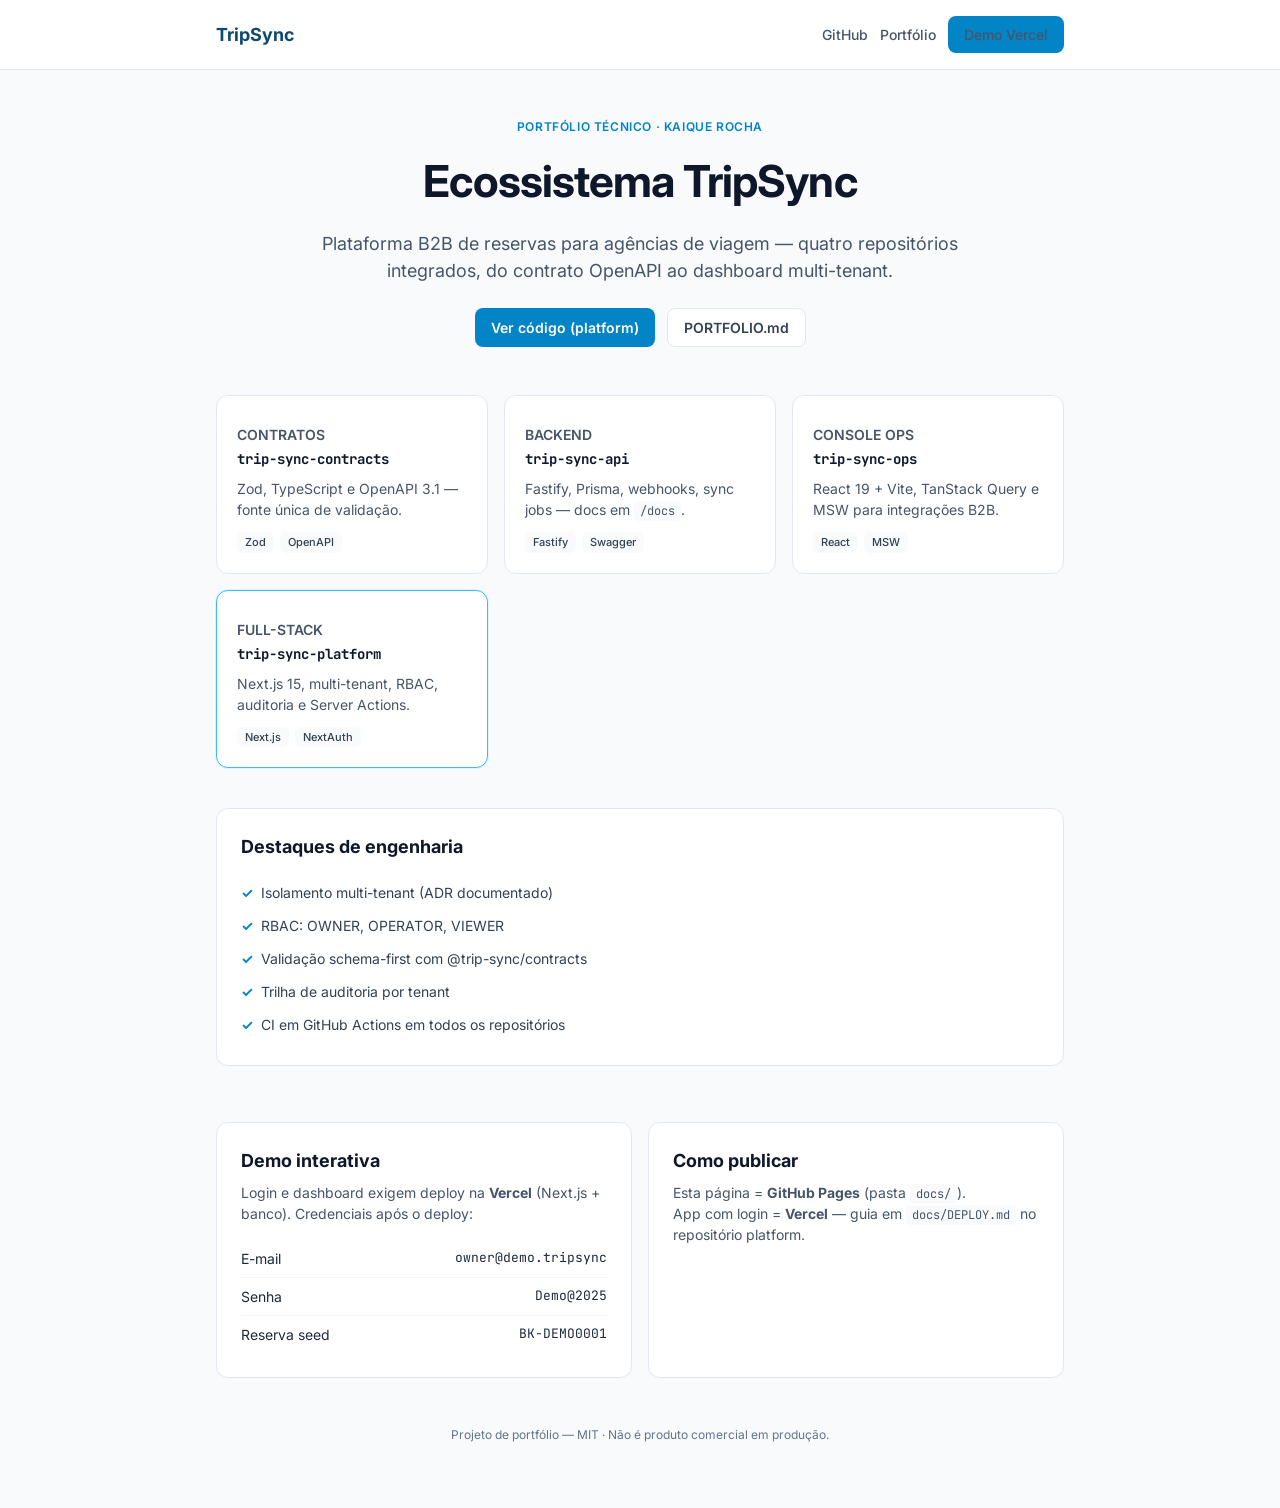
==== trip-sync-platform/index.html @ 19eb74f7 "feat: preview TripSync em /trip-sync-platform/" ====
<!DOCTYPE html>
<html lang="pt-BR">
<head>
  <meta charset="UTF-8" />
  <meta name="viewport" content="width=device-width, initial-scale=1.0" />
  <meta name="description" content="TripSync — ecossistema de portfólio B2B para reservas e integrações travel. Kaique Rocha." />
  <title>TripSync · Portfólio</title>
  <link rel="preconnect" href="https://fonts.googleapis.com" />
  <link rel="preconnect" href="https://fonts.gstatic.com" crossorigin />
  <link href="https://fonts.googleapis.com/css2?family=Inter:wght@400;500;600;700&family=JetBrains+Mono:wght@500&display=swap" rel="stylesheet" />
  <style>
    :root {
      --brand-600: #0284c7;
      --brand-700: #0369a1;
      --brand-900: #0c4a6e;
      --slate-50: #f8fafc;
      --slate-200: #e2e8f0;
      --slate-500: #64748b;
      --slate-600: #475569;
      --slate-700: #334155;
      --slate-800: #1e293b;
      --slate-900: #0f172a;
    }
    * { box-sizing: border-box; margin: 0; padding: 0; }
    body {
      font-family: Inter, system-ui, sans-serif;
      background: var(--slate-50);
      color: var(--slate-800);
      line-height: 1.5;
    }
    .header {
      border-bottom: 1px solid var(--slate-200);
      background: #fff;
      position: sticky;
      top: 0;
      z-index: 10;
    }
    .header-inner {
      max-width: 56rem;
      margin: 0 auto;
      padding: 1rem 1.5rem;
      display: flex;
      align-items: center;
      justify-content: space-between;
      gap: 1rem;
    }
    .logo { font-weight: 700; color: var(--brand-900); font-size: 1.125rem; }
    .nav { display: flex; gap: 0.75rem; flex-wrap: wrap; align-items: center; }
    .nav a {
      font-size: 0.875rem;
      font-weight: 500;
      color: var(--slate-600);
      text-decoration: none;
    }
    .nav a:hover { color: var(--brand-700); }
    .btn {
      display: inline-flex;
      align-items: center;
      justify-content: center;
      padding: 0.5rem 1rem;
      border-radius: 0.5rem;
      font-size: 0.875rem;
      font-weight: 600;
      text-decoration: none;
      border: none;
      cursor: pointer;
    }
    .btn-primary { background: var(--brand-600); color: #fff; }
    .btn-primary:hover { background: var(--brand-700); }
    .btn-outline {
      background: #fff;
      color: var(--slate-700);
      border: 1px solid var(--slate-200);
    }
    .btn-outline:hover { background: var(--slate-50); }
    main { max-width: 56rem; margin: 0 auto; padding: 3rem 1.5rem 4rem; }
    .hero { text-align: center; }
    .eyebrow {
      font-size: 0.75rem;
      font-weight: 600;
      letter-spacing: 0.05em;
      text-transform: uppercase;
      color: var(--brand-600);
    }
    h1 {
      margin-top: 0.75rem;
      font-size: clamp(2rem, 5vw, 2.75rem);
      font-weight: 700;
      color: var(--slate-900);
      letter-spacing: -0.02em;
    }
    .lead {
      margin: 1rem auto 0;
      max-width: 40rem;
      font-size: 1.125rem;
      color: var(--slate-600);
    }
    .cta-row {
      margin-top: 1.5rem;
      display: flex;
      flex-wrap: wrap;
      gap: 0.75rem;
      justify-content: center;
    }
    .grid {
      margin-top: 3rem;
      display: grid;
      gap: 1rem;
      grid-template-columns: repeat(auto-fit, minmax(16rem, 1fr));
    }
    .card {
      background: #fff;
      border: 1px solid var(--slate-200);
      border-radius: 0.75rem;
      padding: 1.25rem;
      text-decoration: none;
      color: inherit;
      transition: border-color 0.15s, box-shadow 0.15s;
    }
    .card:hover {
      border-color: #7dd3fc;
      box-shadow: 0 4px 12px rgb(2 132 199 / 0.08);
    }
    .card.highlight {
      border-color: #38bdf8;
      box-shadow: 0 0 0 1px #e0f2fe;
    }
    .card-role {
      font-size: 0.6875rem;
      font-weight: 600;
      text-transform: uppercase;
      color: var(--brand-600);
    }
    .card h2 {
      margin-top: 0.25rem;
      font-family: "JetBrains Mono", monospace;
      font-size: 0.875rem;
      color: var(--slate-900);
    }
    .card p { margin-top: 0.5rem; font-size: 0.875rem; color: var(--slate-600); }
    .tags { margin-top: 0.75rem; display: flex; flex-wrap: wrap; gap: 0.375rem; }
    .tag {
      font-size: 0.6875rem;
      font-weight: 500;
      padding: 0.125rem 0.5rem;
      border-radius: 0.375rem;
      background: var(--slate-50);
      color: var(--slate-700);
    }
    .section {
      margin-top: 2.5rem;
      background: #fff;
      border: 1px solid var(--slate-200);
      border-radius: 0.75rem;
      padding: 1.5rem;
    }
    .section h2 { font-size: 1.125rem; color: var(--slate-900); }
    .section ul { margin-top: 1rem; list-style: none; }
    .section li {
      display: flex;
      gap: 0.5rem;
      font-size: 0.875rem;
      color: var(--slate-700);
      padding: 0.375rem 0;
    }
    .check { color: var(--brand-600); font-weight: 700; }
    .two-col {
      margin-top: 1rem;
      display: grid;
      gap: 1rem;
      grid-template-columns: repeat(auto-fit, minmax(14rem, 1fr));
    }
    .demo-row {
      display: flex;
      justify-content: space-between;
      gap: 1rem;
      font-size: 0.875rem;
      padding: 0.5rem 0;
      border-bottom: 1px solid #f1f5f9;
    }
    .demo-row:last-child { border-bottom: none; }
    .mono { font-family: "JetBrains Mono", monospace; font-size: 0.8125rem; }
    footer {
      margin-top: 3rem;
      text-align: center;
      font-size: 0.75rem;
      color: var(--slate-500);
    }
    code {
      font-family: "JetBrains Mono", monospace;
      font-size: 0.75rem;
      background: var(--slate-50);
      padding: 0.125rem 0.375rem;
      border-radius: 0.25rem;
    }
  </style>
</head>
<body>
  <header class="header">
    <div class="header-inner">
      <span class="logo">TripSync</span>
      <nav class="nav">
        <a href="https://github.com/kaiqueRoc" target="_blank" rel="noopener">GitHub</a>
        <a href="https://kaiqueroc.github.io" target="_blank" rel="noopener">Portfólio</a>
        <a class="btn btn-primary" href="https://github.com/kaiqueRoc/trip-sync-platform#demo-interativa-vercel" target="_blank" rel="noopener">Demo Vercel</a>
      </nav>
    </div>
  </header>

  <main>
    <section class="hero">
      <p class="eyebrow">Portfólio técnico · Kaique Rocha</p>
      <h1>Ecossistema TripSync</h1>
      <p class="lead">
        Plataforma B2B de reservas para agências de viagem — quatro repositórios
        integrados, do contrato OpenAPI ao dashboard multi-tenant.
      </p>
      <div class="cta-row">
        <a class="btn btn-primary" href="https://github.com/kaiqueRoc/trip-sync-platform" target="_blank" rel="noopener">Ver código (platform)</a>
        <a class="btn btn-outline" href="https://github.com/kaiqueRoc/trip-sync-platform/blob/main/docs/PORTFOLIO.md" target="_blank" rel="noopener">PORTFOLIO.md</a>
      </div>
    </section>

    <div class="grid">
      <a class="card" href="https://github.com/kaiqueRoc/trip-sync-contracts" target="_blank" rel="noopener">
        <p class="card-role">Contratos</p>
        <h2>trip-sync-contracts</h2>
        <p>Zod, TypeScript e OpenAPI 3.1 — fonte única de validação.</p>
        <div class="tags"><span class="tag">Zod</span><span class="tag">OpenAPI</span></div>
      </a>
      <a class="card" href="https://github.com/kaiqueRoc/trip-sync-api" target="_blank" rel="noopener">
        <p class="card-role">Backend</p>
        <h2>trip-sync-api</h2>
        <p>Fastify, Prisma, webhooks, sync jobs — docs em <code>/docs</code>.</p>
        <div class="tags"><span class="tag">Fastify</span><span class="tag">Swagger</span></div>
      </a>
      <a class="card" href="https://github.com/kaiqueRoc/trip-sync-ops" target="_blank" rel="noopener">
        <p class="card-role">Console ops</p>
        <h2>trip-sync-ops</h2>
        <p>React 19 + Vite, TanStack Query e MSW para integrações B2B.</p>
        <div class="tags"><span class="tag">React</span><span class="tag">MSW</span></div>
      </a>
      <a class="card highlight" href="https://github.com/kaiqueRoc/trip-sync-platform" target="_blank" rel="noopener">
        <p class="card-role">Full-stack</p>
        <h2>trip-sync-platform</h2>
        <p>Next.js 15, multi-tenant, RBAC, auditoria e Server Actions.</p>
        <div class="tags"><span class="tag">Next.js</span><span class="tag">NextAuth</span></div>
      </a>
    </div>

    <section class="section">
      <h2>Destaques de engenharia</h2>
      <ul>
        <li><span class="check">✓</span> Isolamento multi-tenant (ADR documentado)</li>
        <li><span class="check">✓</span> RBAC: OWNER, OPERATOR, VIEWER</li>
        <li><span class="check">✓</span> Validação schema-first com @trip-sync/contracts</li>
        <li><span class="check">✓</span> Trilha de auditoria por tenant</li>
        <li><span class="check">✓</span> CI em GitHub Actions em todos os repositórios</li>
      </ul>
    </section>

    <div class="two-col">
      <section class="section">
        <h2>Demo interativa</h2>
        <p style="margin-top:0.5rem;font-size:0.875rem;color:var(--slate-600)">
          Login e dashboard exigem deploy na <strong>Vercel</strong> (Next.js + banco).
          Credenciais após o deploy:
        </p>
        <div style="margin-top:1rem">
          <div class="demo-row"><span>E-mail</span><span class="mono">owner@demo.tripsync</span></div>
          <div class="demo-row"><span>Senha</span><span class="mono">Demo@2025</span></div>
          <div class="demo-row"><span>Reserva seed</span><span class="mono">BK-DEMO0001</span></div>
        </div>
      </section>
      <section class="section">
        <h2>Como publicar</h2>
        <p style="margin-top:0.5rem;font-size:0.875rem;color:var(--slate-600)">
          Esta página = <strong>GitHub Pages</strong> (pasta <code>docs/</code>).<br />
          App com login = <strong>Vercel</strong> — guia em
          <code>docs/DEPLOY.md</code> no repositório platform.
        </p>
      </section>
    </div>

    <footer>
      Projeto de portfólio — MIT · Não é produto comercial em produção.
    </footer>
  </main>
</body>
</html>
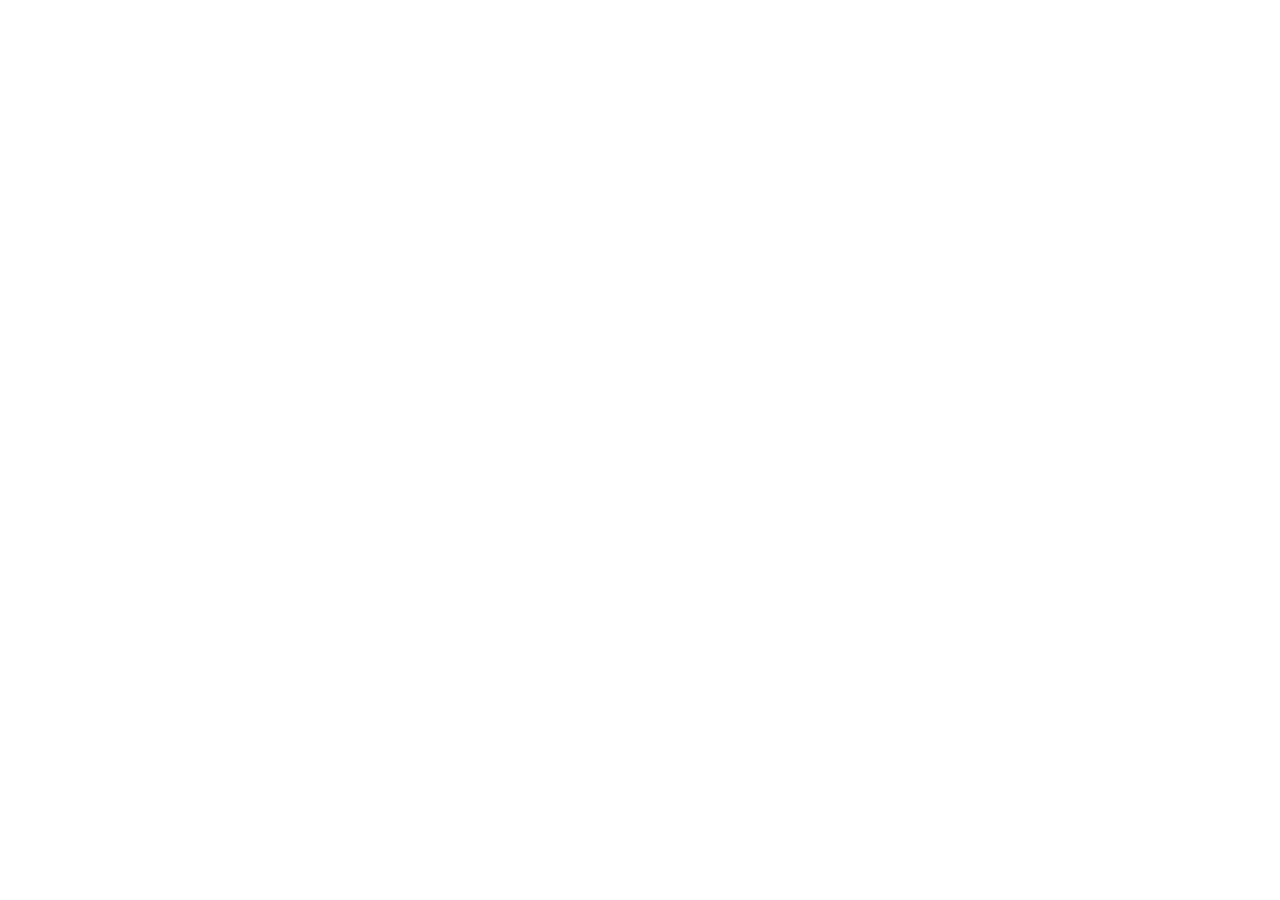
==== commit 2395816a: "Melhora SEO, contato e demo TripSync do portfólio. Adiciona meta tags OG/Twitter, JSON-LD, favicon, " ====
--- a/trip-sync-platform/index.html
+++ b/trip-sync-platform/index.html
@@ -3,288 +3,19 @@
 <head>
   <meta charset="UTF-8" />
   <meta name="viewport" content="width=device-width, initial-scale=1.0" />
-  <meta name="description" content="TripSync — ecossistema de portfólio B2B para reservas e integrações travel. Kaique Rocha." />
-  <title>TripSync · Portfólio</title>
-  <link rel="preconnect" href="https://fonts.googleapis.com" />
-  <link rel="preconnect" href="https://fonts.gstatic.com" crossorigin />
-  <link href="https://fonts.googleapis.com/css2?family=Inter:wght@400;500;600;700&family=JetBrains+Mono:wght@500&display=swap" rel="stylesheet" />
-  <style>
-    :root {
-      --brand-600: #0284c7;
-      --brand-700: #0369a1;
-      --brand-900: #0c4a6e;
-      --slate-50: #f8fafc;
-      --slate-200: #e2e8f0;
-      --slate-500: #64748b;
-      --slate-600: #475569;
-      --slate-700: #334155;
-      --slate-800: #1e293b;
-      --slate-900: #0f172a;
-    }
-    * { box-sizing: border-box; margin: 0; padding: 0; }
-    body {
-      font-family: Inter, system-ui, sans-serif;
-      background: var(--slate-50);
-      color: var(--slate-800);
-      line-height: 1.5;
-    }
-    .header {
-      border-bottom: 1px solid var(--slate-200);
-      background: #fff;
-      position: sticky;
-      top: 0;
-      z-index: 10;
-    }
-    .header-inner {
-      max-width: 56rem;
-      margin: 0 auto;
-      padding: 1rem 1.5rem;
-      display: flex;
-      align-items: center;
-      justify-content: space-between;
-      gap: 1rem;
-    }
-    .logo { font-weight: 700; color: var(--brand-900); font-size: 1.125rem; }
-    .nav { display: flex; gap: 0.75rem; flex-wrap: wrap; align-items: center; }
-    .nav a {
-      font-size: 0.875rem;
-      font-weight: 500;
-      color: var(--slate-600);
-      text-decoration: none;
-    }
-    .nav a:hover { color: var(--brand-700); }
-    .btn {
-      display: inline-flex;
-      align-items: center;
-      justify-content: center;
-      padding: 0.5rem 1rem;
-      border-radius: 0.5rem;
-      font-size: 0.875rem;
-      font-weight: 600;
-      text-decoration: none;
-      border: none;
-      cursor: pointer;
-    }
-    .btn-primary { background: var(--brand-600); color: #fff; }
-    .btn-primary:hover { background: var(--brand-700); }
-    .btn-outline {
-      background: #fff;
-      color: var(--slate-700);
-      border: 1px solid var(--slate-200);
-    }
-    .btn-outline:hover { background: var(--slate-50); }
-    main { max-width: 56rem; margin: 0 auto; padding: 3rem 1.5rem 4rem; }
-    .hero { text-align: center; }
-    .eyebrow {
-      font-size: 0.75rem;
-      font-weight: 600;
-      letter-spacing: 0.05em;
-      text-transform: uppercase;
-      color: var(--brand-600);
-    }
-    h1 {
-      margin-top: 0.75rem;
-      font-size: clamp(2rem, 5vw, 2.75rem);
-      font-weight: 700;
-      color: var(--slate-900);
-      letter-spacing: -0.02em;
-    }
-    .lead {
-      margin: 1rem auto 0;
-      max-width: 40rem;
-      font-size: 1.125rem;
-      color: var(--slate-600);
-    }
-    .cta-row {
-      margin-top: 1.5rem;
-      display: flex;
-      flex-wrap: wrap;
-      gap: 0.75rem;
-      justify-content: center;
-    }
-    .grid {
-      margin-top: 3rem;
-      display: grid;
-      gap: 1rem;
-      grid-template-columns: repeat(auto-fit, minmax(16rem, 1fr));
-    }
-    .card {
-      background: #fff;
-      border: 1px solid var(--slate-200);
-      border-radius: 0.75rem;
-      padding: 1.25rem;
-      text-decoration: none;
-      color: inherit;
-      transition: border-color 0.15s, box-shadow 0.15s;
-    }
-    .card:hover {
-      border-color: #7dd3fc;
-      box-shadow: 0 4px 12px rgb(2 132 199 / 0.08);
-    }
-    .card.highlight {
-      border-color: #38bdf8;
-      box-shadow: 0 0 0 1px #e0f2fe;
-    }
-    .card-role {
-      font-size: 0.6875rem;
-      font-weight: 600;
-      text-transform: uppercase;
-      color: var(--brand-600);
-    }
-    .card h2 {
-      margin-top: 0.25rem;
-      font-family: "JetBrains Mono", monospace;
-      font-size: 0.875rem;
-      color: var(--slate-900);
-    }
-    .card p { margin-top: 0.5rem; font-size: 0.875rem; color: var(--slate-600); }
-    .tags { margin-top: 0.75rem; display: flex; flex-wrap: wrap; gap: 0.375rem; }
-    .tag {
-      font-size: 0.6875rem;
-      font-weight: 500;
-      padding: 0.125rem 0.5rem;
-      border-radius: 0.375rem;
-      background: var(--slate-50);
-      color: var(--slate-700);
-    }
-    .section {
-      margin-top: 2.5rem;
-      background: #fff;
-      border: 1px solid var(--slate-200);
-      border-radius: 0.75rem;
-      padding: 1.5rem;
-    }
-    .section h2 { font-size: 1.125rem; color: var(--slate-900); }
-    .section ul { margin-top: 1rem; list-style: none; }
-    .section li {
-      display: flex;
-      gap: 0.5rem;
-      font-size: 0.875rem;
-      color: var(--slate-700);
-      padding: 0.375rem 0;
-    }
-    .check { color: var(--brand-600); font-weight: 700; }
-    .two-col {
-      margin-top: 1rem;
-      display: grid;
-      gap: 1rem;
-      grid-template-columns: repeat(auto-fit, minmax(14rem, 1fr));
-    }
-    .demo-row {
-      display: flex;
-      justify-content: space-between;
-      gap: 1rem;
-      font-size: 0.875rem;
-      padding: 0.5rem 0;
-      border-bottom: 1px solid #f1f5f9;
-    }
-    .demo-row:last-child { border-bottom: none; }
-    .mono { font-family: "JetBrains Mono", monospace; font-size: 0.8125rem; }
-    footer {
-      margin-top: 3rem;
-      text-align: center;
-      font-size: 0.75rem;
-      color: var(--slate-500);
-    }
-    code {
-      font-family: "JetBrains Mono", monospace;
-      font-size: 0.75rem;
-      background: var(--slate-50);
-      padding: 0.125rem 0.375rem;
-      border-radius: 0.25rem;
-    }
-  </style>
+  <meta name="description" content="TripSync — demo ao vivo na Vercel. Kaique Rocha." />
+  <title>TripSync · Demo</title>
+  <link rel="canonical" href="https://trip-sync-platform.vercel.app/" />
+  <meta http-equiv="refresh" content="0; url=https://trip-sync-platform.vercel.app/" />
+  <script>
+    location.replace("https://trip-sync-platform.vercel.app/");
+  </script>
 </head>
 <body>
-  <header class="header">
-    <div class="header-inner">
-      <span class="logo">TripSync</span>
-      <nav class="nav">
-        <a href="https://github.com/kaiqueRoc" target="_blank" rel="noopener">GitHub</a>
-        <a href="https://kaiqueroc.github.io" target="_blank" rel="noopener">Portfólio</a>
-        <a class="btn btn-primary" href="https://github.com/kaiqueRoc/trip-sync-platform#demo-interativa-vercel" target="_blank" rel="noopener">Demo Vercel</a>
-      </nav>
-    </div>
-  </header>
-
-  <main>
-    <section class="hero">
-      <p class="eyebrow">Portfólio técnico · Kaique Rocha</p>
-      <h1>Ecossistema TripSync</h1>
-      <p class="lead">
-        Plataforma B2B de reservas para agências de viagem — quatro repositórios
-        integrados, do contrato OpenAPI ao dashboard multi-tenant.
-      </p>
-      <div class="cta-row">
-        <a class="btn btn-primary" href="https://github.com/kaiqueRoc/trip-sync-platform" target="_blank" rel="noopener">Ver código (platform)</a>
-        <a class="btn btn-outline" href="https://github.com/kaiqueRoc/trip-sync-platform/blob/main/docs/PORTFOLIO.md" target="_blank" rel="noopener">PORTFOLIO.md</a>
-      </div>
-    </section>
-
-    <div class="grid">
-      <a class="card" href="https://github.com/kaiqueRoc/trip-sync-contracts" target="_blank" rel="noopener">
-        <p class="card-role">Contratos</p>
-        <h2>trip-sync-contracts</h2>
-        <p>Zod, TypeScript e OpenAPI 3.1 — fonte única de validação.</p>
-        <div class="tags"><span class="tag">Zod</span><span class="tag">OpenAPI</span></div>
-      </a>
-      <a class="card" href="https://github.com/kaiqueRoc/trip-sync-api" target="_blank" rel="noopener">
-        <p class="card-role">Backend</p>
-        <h2>trip-sync-api</h2>
-        <p>Fastify, Prisma, webhooks, sync jobs — docs em <code>/docs</code>.</p>
-        <div class="tags"><span class="tag">Fastify</span><span class="tag">Swagger</span></div>
-      </a>
-      <a class="card" href="https://github.com/kaiqueRoc/trip-sync-ops" target="_blank" rel="noopener">
-        <p class="card-role">Console ops</p>
-        <h2>trip-sync-ops</h2>
-        <p>React 19 + Vite, TanStack Query e MSW para integrações B2B.</p>
-        <div class="tags"><span class="tag">React</span><span class="tag">MSW</span></div>
-      </a>
-      <a class="card highlight" href="https://github.com/kaiqueRoc/trip-sync-platform" target="_blank" rel="noopener">
-        <p class="card-role">Full-stack</p>
-        <h2>trip-sync-platform</h2>
-        <p>Next.js 15, multi-tenant, RBAC, auditoria e Server Actions.</p>
-        <div class="tags"><span class="tag">Next.js</span><span class="tag">NextAuth</span></div>
-      </a>
-    </div>
-
-    <section class="section">
-      <h2>Destaques de engenharia</h2>
-      <ul>
-        <li><span class="check">✓</span> Isolamento multi-tenant (ADR documentado)</li>
-        <li><span class="check">✓</span> RBAC: OWNER, OPERATOR, VIEWER</li>
-        <li><span class="check">✓</span> Validação schema-first com @trip-sync/contracts</li>
-        <li><span class="check">✓</span> Trilha de auditoria por tenant</li>
-        <li><span class="check">✓</span> CI em GitHub Actions em todos os repositórios</li>
-      </ul>
-    </section>
-
-    <div class="two-col">
-      <section class="section">
-        <h2>Demo interativa</h2>
-        <p style="margin-top:0.5rem;font-size:0.875rem;color:var(--slate-600)">
-          Login e dashboard exigem deploy na <strong>Vercel</strong> (Next.js + banco).
-          Credenciais após o deploy:
-        </p>
-        <div style="margin-top:1rem">
-          <div class="demo-row"><span>E-mail</span><span class="mono">owner@demo.tripsync</span></div>
-          <div class="demo-row"><span>Senha</span><span class="mono">Demo@2025</span></div>
-          <div class="demo-row"><span>Reserva seed</span><span class="mono">BK-DEMO0001</span></div>
-        </div>
-      </section>
-      <section class="section">
-        <h2>Como publicar</h2>
-        <p style="margin-top:0.5rem;font-size:0.875rem;color:var(--slate-600)">
-          Esta página = <strong>GitHub Pages</strong> (pasta <code>docs/</code>).<br />
-          App com login = <strong>Vercel</strong> — guia em
-          <code>docs/DEPLOY.md</code> no repositório platform.
-        </p>
-      </section>
-    </div>
-
-    <footer>
-      Projeto de portfólio — MIT · Não é produto comercial em produção.
-    </footer>
-  </main>
+  <p>
+    Redirecionando para a demo ao vivo:
+    <a href="https://trip-sync-platform.vercel.app/">trip-sync-platform.vercel.app</a>
+  </p>
+  <p>Login demo: <code>owner@demo.tripsync</code> / <code>Demo@2025</code></p>
 </body>
 </html>
